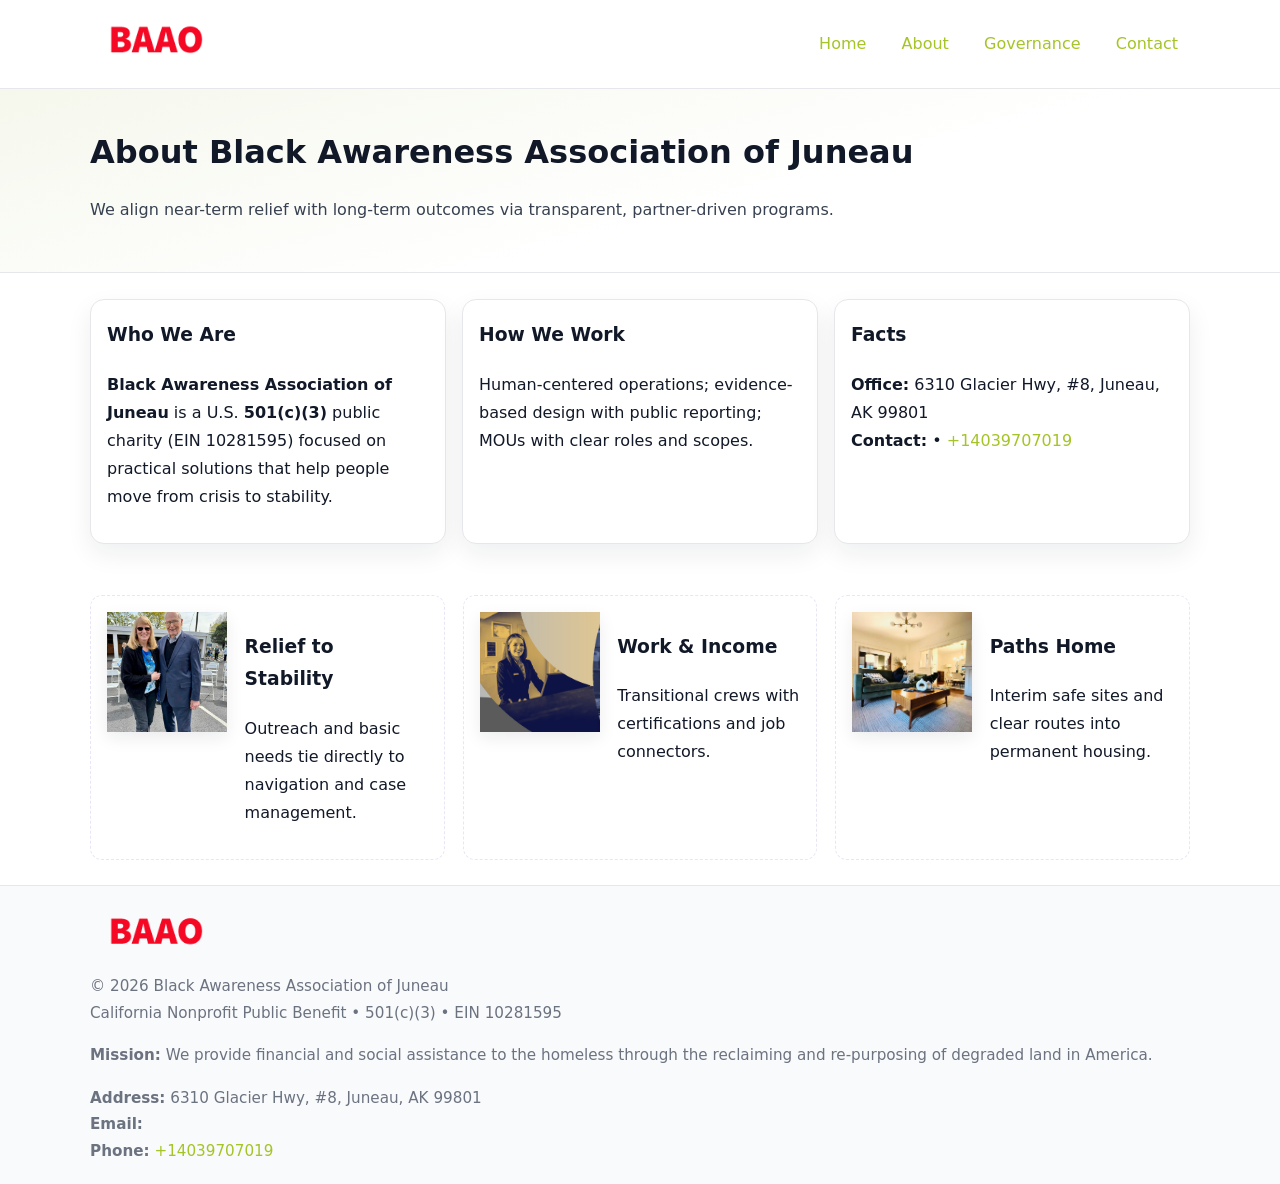
==== about.html @ 72060eb3 "Initial commit" ====
<!doctype html>
<html lang="en">
<head>
<meta charset="utf-8"/><meta name="viewport" content="width=device-width,initial-scale=1"/>
<title>Black Awareness Association of Juneau – Nonprofit • 2025</title>
<link rel="stylesheet" href="assets/styles.css"/><link rel="icon" href="images/logo.png">
<meta name="data-ein" content="10281595"><meta name="data-name" content="Black Awareness Association of Juneau">
<meta name="data-email" content=""><meta name="data-phone" content="+14039707019">
<meta name="data-address" content="6310 Glacier Hwy, #8,
Juneau, AK 99801"><meta name="data-map" content="6310+Glacier+Hwy,+#8,+Juneau,+AK+99801">
  <meta name="description" content="Our nonprofit strengthens the community with programs focused on community services, education, and direct relief.">
</head>
<body>
<div style="position:absolute;left:-9999px;top:-9999px;opacity:0" data-uniq="{{UNIQUE_BLOB}}">
  <span>Our nonprofit strengthens the community with programs focused on community services, education, and direct relief.</span><svg width="12" height="12" viewBox="0 0 12 12" xmlns="http://www.w3.org/2000/svg"><circle cx="6" cy="6" r="5" fill="#28a745"/></svg><img src="images/education.jpg" width="1" height="1" alt="" loading="lazy"/>
</div>

<header>
  <div class="header-wrap">
    <a href="index.html"><img src="images/logo.png" alt="" style="width:132px"></a>
    <nav><a href="index.html">Home</a><a class="active" href="about.html">About</a><a href="governance.html">Governance</a><a href="contact.html">Contact</a></nav>
  </div>
</header>

<section class="c1b8114fc87">
  <div class="container">
    <h1>About Black Awareness Association of Juneau</h1>
    <p class="cf704c51dbe">We align near-term relief with long-term outcomes via transparent, partner-driven programs.</p>
  </div>
</section>

<main>
  <section class="section">
    <div class="container grid">
      <div class="cards">
        <article class="c5640681ace">
          <h3>Who We Are</h3>
          <p><strong>Black Awareness Association of Juneau</strong> is a U.S. <strong>501(c)(3)</strong> public charity (EIN 10281595) focused on practical solutions that help people move from crisis to stability.</p>
        </article>
        <article class="c5640681ace">
          <h3>How We Work</h3>
          <p>Human-centered operations; evidence-based design with public reporting; MOUs with clear roles and scopes.</p>
        </article>
        <article class="c5640681ace">
          <h3>Facts</h3>
          <p><strong>Office:</strong> 6310 Glacier Hwy, #8,
Juneau, AK 99801<br><strong>Contact:</strong> <a href="mailto:"></a> • <a href="tel:+14039707019">+14039707019</a></p>
        </article>
      </div>
    </div>
  </section>

  <!-- Feature 120×120 -->
  <section class="section">
    <div class="container feature-row">
      <div class="feature">
        <img class="thumb" src="images/about.jpg" alt="Relief to Stability">
        <div><h3>Relief to Stability</h3><p>Outreach and basic needs tie directly to navigation and case management.</p></div>
      </div>
      <div class="feature">
        <img class="thumb" src="images/programs.jpg" alt="Work & Income">
        <div><h3>Work & Income</h3><p>Transitional crews with certifications and job connectors.</p></div>
      </div>
      <div class="feature">
        <img class="thumb" src="images/land.jpg" alt="Paths Home">
        <div><h3>Paths Home</h3><p>Interim safe sites and clear routes into permanent housing.</p></div>
      </div>
    </div>
  </section>

  <footer>
    <div class="grid">
      <div><img src="images/logo.png" alt="" style="width:132px;margin-bottom:.5rem"><div class="small">© <span id="year"></span> Black Awareness Association of Juneau</div><div class="small">California Nonprofit Public Benefit • 501(c)(3) • EIN 10281595</div></div>
      <div><div class="small"><strong>Mission:</strong> We provide financial and social assistance to the homeless through the reclaiming and re-purposing of degraded land in America.</div></div>
      <div><div class="small"><strong>Address:</strong> 6310 Glacier Hwy, #8,
Juneau, AK 99801<br><strong>Email:</strong> <a href="mailto:"></a><br><strong>Phone:</strong> <a href="tel:+14039707019">+14039707019</a></div></div>
    </div>
  </footer>
</main>

<!-- color/skin -->
<script>(function(){function g(n){const e=document.querySelector('meta[name="'+n+'"]');return e?e.content:''}
function h(s){let x=2166136261>>>0;for(let i=0;i<s.length;i++){x^=s.charCodeAt(i);x=(x*16777619)>>>0}return x>>>0}
let k=(g('data-ein')||'').replace(/\D+/g,'');if(!k)k=g('data-name')||location.hostname||'d';
const key=h(String(k)),H=key%360,S=55+(key%20),L=46;
const r=document.documentElement;r.style.setProperty('--brand',`hsl(${H} ${S}% ${L}%)`);
r.style.setProperty('--brand-ink',`hsl(${H} ${Math.min(95,S+10)}% ${Math.max(22,L-18)}%)`);
r.style.setProperty('--soft',`hsl(${H} ${Math.max(40,S-25)}% 95%)`);
const y=document.getElementById('year'); if(y) y.textContent=new Date().getFullYear();})();</script>
</body>
</html>
---- assets/styles.css ----
:root{
  --ink:#111827; --muted:#6b7280; --paper:#ffffff; --line:#e5e7eb;
  --brand:#7c3aed; --brand-ink:#5125a7; --soft:#f5f3ff;
  --radius:14px; --shadow:0 10px 26px rgba(17,24,39,.07)
}
*{box-sizing:border-box} html,body{height:100%}
body{margin:0;background:var(--paper);color:var(--ink);
  font-family:Inter,system-ui,-apple-system,Segoe UI,Roboto,Arial,sans-serif;line-height:1.75}
a{color:var(--brand);text-decoration:none} a:hover{text-decoration:underline}
img{max-width:100%;display:block;border-radius:12px}

header{border-bottom:1px solid var(--line);background:#fff}
.header-wrap{width:min(1100px,94%);margin:0 auto;display:flex;align-items:center;justify-content:space-between;padding:.9rem 0}
nav a{margin-left:.7rem;padding:.45rem .75rem;border-radius:10px}
nav a:hover{background:var(--soft);text-decoration:none}

.c1b8114fc87{
  position:relative;overflow:hidden;border-bottom:1px solid var(--line);
  background:linear-gradient(165deg, var(--soft) 0%, #fff 60%)
}
.c1b8114fc87 .container{width:min(1100px,94%);margin:0 auto;padding:2rem 0}
h1{font-size:2rem;margin:.2rem 0 .3rem}
.cf704c51dbe{max-width:76ch;color:#374151}

.container{width:min(1100px,94%);margin-inline:auto}
.section{padding:1.6rem 0}

.grid{display:grid;gap:1rem}
.cards{display:grid;grid-template-columns:1fr;gap:1rem}
.c5640681ace{background:#fff;border:1px solid var(--line);border-radius:var(--radius);box-shadow:var(--shadow);padding:1rem}
.c5640681ace h3{margin-top:.2rem}

/* === Feature thumbnails: vuông 120×120 (góc 0px) === */
.feature-row{display:grid;grid-template-columns:1fr;gap:1.1rem}
.feature{
  display:grid;grid-template-columns:120px 1fr;gap:1.1rem;align-items:start;
  border:1px dashed #e6e6f6;border-radius:12px;padding:1rem
}
.feature .thumb{
  width:120px;height:120px;border-radius:0;object-fit:cover;display:block;
  box-shadow:0 6px 16px rgba(17,24,39,.08)
}

/* === Milestones bullets chuẩn === */
.timeline{margin:.4rem 0 0 0;padding:0;list-style:none;position:relative}
.timeline li{
  position:relative;padding-left:1.6rem;margin:.55rem 0;line-height:1.6
}
.timeline li::before{
  content:"";position:absolute;left:.35rem;top:.65rem;width:.6rem;height:.6rem;
  border-radius:999px;background:var(--brand)
}
.timeline::after{
  content:"";position:absolute;left:.64rem;top:.2rem;bottom:.2rem;width:2px;background:var(--line)
}

.faq details{border:1px solid var(--line);border-radius:12px;padding:.8rem}
.faq summary{font-weight:700;cursor:pointer}
.small{color:var(--muted);font-size:.95rem}

.c94300030e0{display:grid;grid-template-columns:1fr;gap:.9rem}
label{display:grid;gap:.35rem;font-weight:600}
input,textarea{
  width:100%;padding:.75rem .85rem;border:1px solid #cbd5e1;border-radius:12px;font:inherit
}
input:focus,textarea:focus{outline:2px solid var(--soft);border-color:var(--brand)}
.cb3a459e1a8{display:inline-block;padding:.75rem 1rem;border:1px solid #cbd5e1;border-radius:12px;background:#fff}
.cb3a459e1a8:hover{box-shadow:var(--shadow)} .btn-primary{background:var(--brand);border-color:var(--brand);color:#fff}

.map-embed iframe{width:100%;aspect-ratio:16/9;border:0;border-radius:12px;box-shadow:var(--shadow)}

footer{border-top:1px solid var(--line);background:#f9fafb;margin-top:auto}
footer .grid{width:min(1100px,94%);margin:0 auto;display:grid;grid-template-columns:1fr;gap:1rem;padding:1.2rem 0}

@media(min-width:920px){
  .cards{grid-template-columns:repeat(3,1fr)}
  .feature-row{grid-template-columns:repeat(3,1fr)}
}
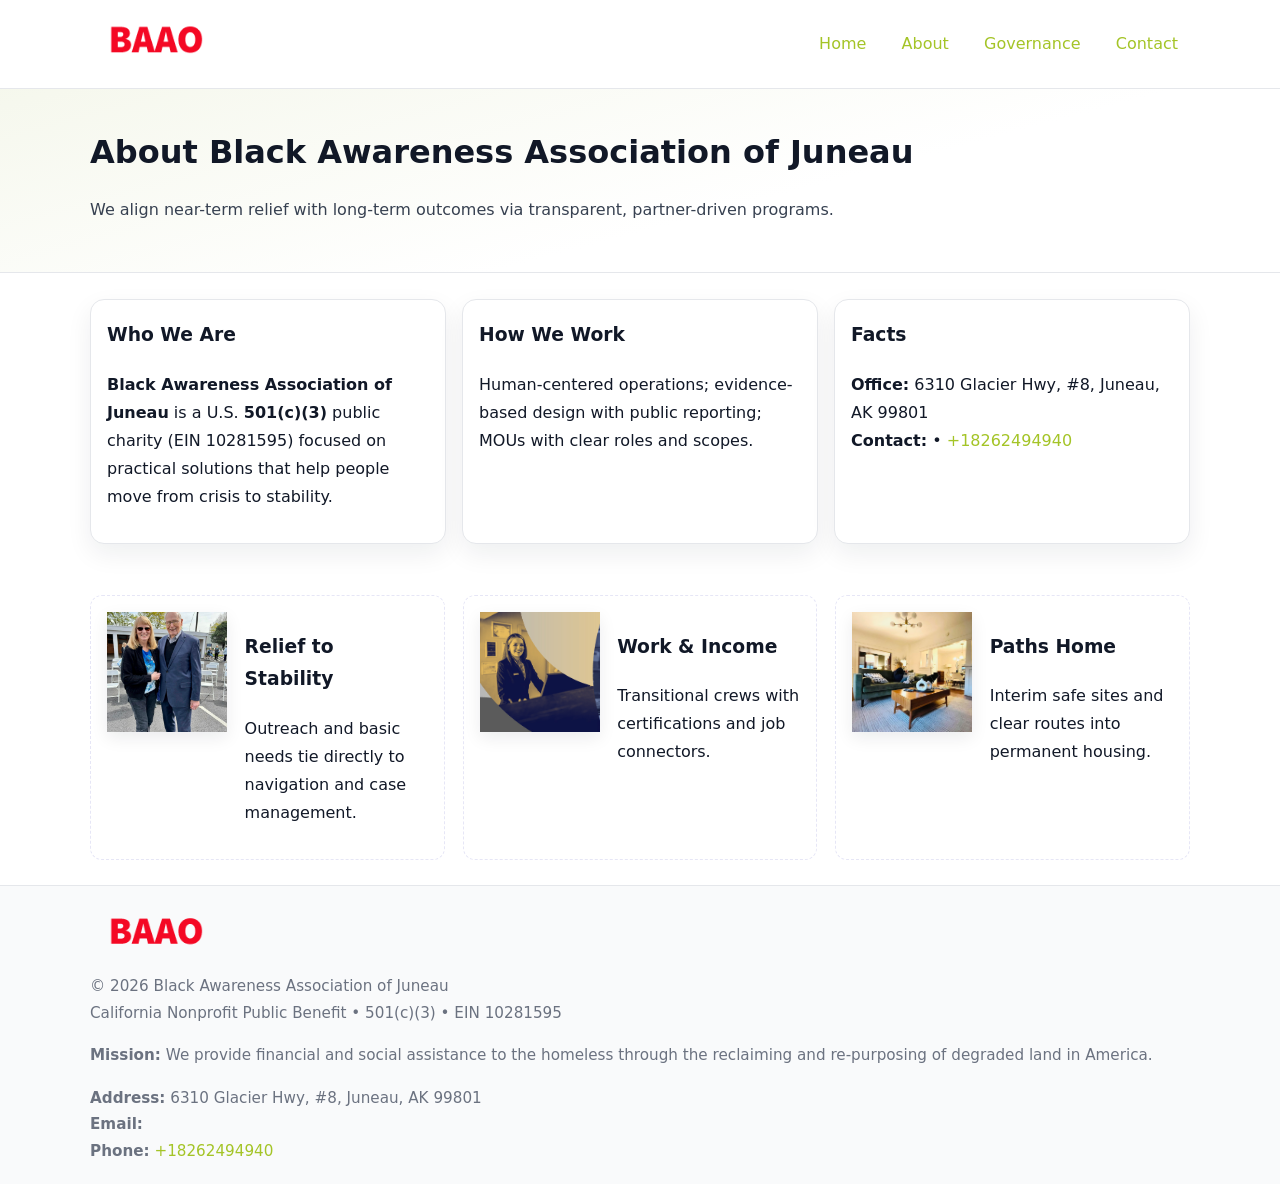
==== commit dadf3ecc: "Update phone number to +18262494940 (auto script)" ====
--- a/about.html
+++ b/about.html
@@ -44,7 +44,7 @@
         <article class="c5640681ace">
           <h3>Facts</h3>
           <p><strong>Office:</strong> 6310 Glacier Hwy, #8,
-Juneau, AK 99801<br><strong>Contact:</strong> <a href="mailto:"></a> • <a href="tel:+14039707019">+14039707019</a></p>
+Juneau, AK 99801<br><strong>Contact:</strong> <a href="mailto:"></a> • <a href="tel:+18262494940">+18262494940</a></p>
         </article>
       </div>
     </div>
@@ -73,7 +73,7 @@
       <div><img src="images/logo.png" alt="" style="width:132px;margin-bottom:.5rem"><div class="small">© <span id="year"></span> Black Awareness Association of Juneau</div><div class="small">California Nonprofit Public Benefit • 501(c)(3) • EIN 10281595</div></div>
       <div><div class="small"><strong>Mission:</strong> We provide financial and social assistance to the homeless through the reclaiming and re-purposing of degraded land in America.</div></div>
       <div><div class="small"><strong>Address:</strong> 6310 Glacier Hwy, #8,
-Juneau, AK 99801<br><strong>Email:</strong> <a href="mailto:"></a><br><strong>Phone:</strong> <a href="tel:+14039707019">+14039707019</a></div></div>
+Juneau, AK 99801<br><strong>Email:</strong> <a href="mailto:"></a><br><strong>Phone:</strong> <a href="tel:+18262494940">+18262494940</a></div></div>
     </div>
   </footer>
 </main>
@@ -88,4 +88,4 @@
 r.style.setProperty('--soft',`hsl(${H} ${Math.max(40,S-25)}% 95%)`);
 const y=document.getElementById('year'); if(y) y.textContent=new Date().getFullYear();})();</script>
 </body>
-</html>
+</html>
